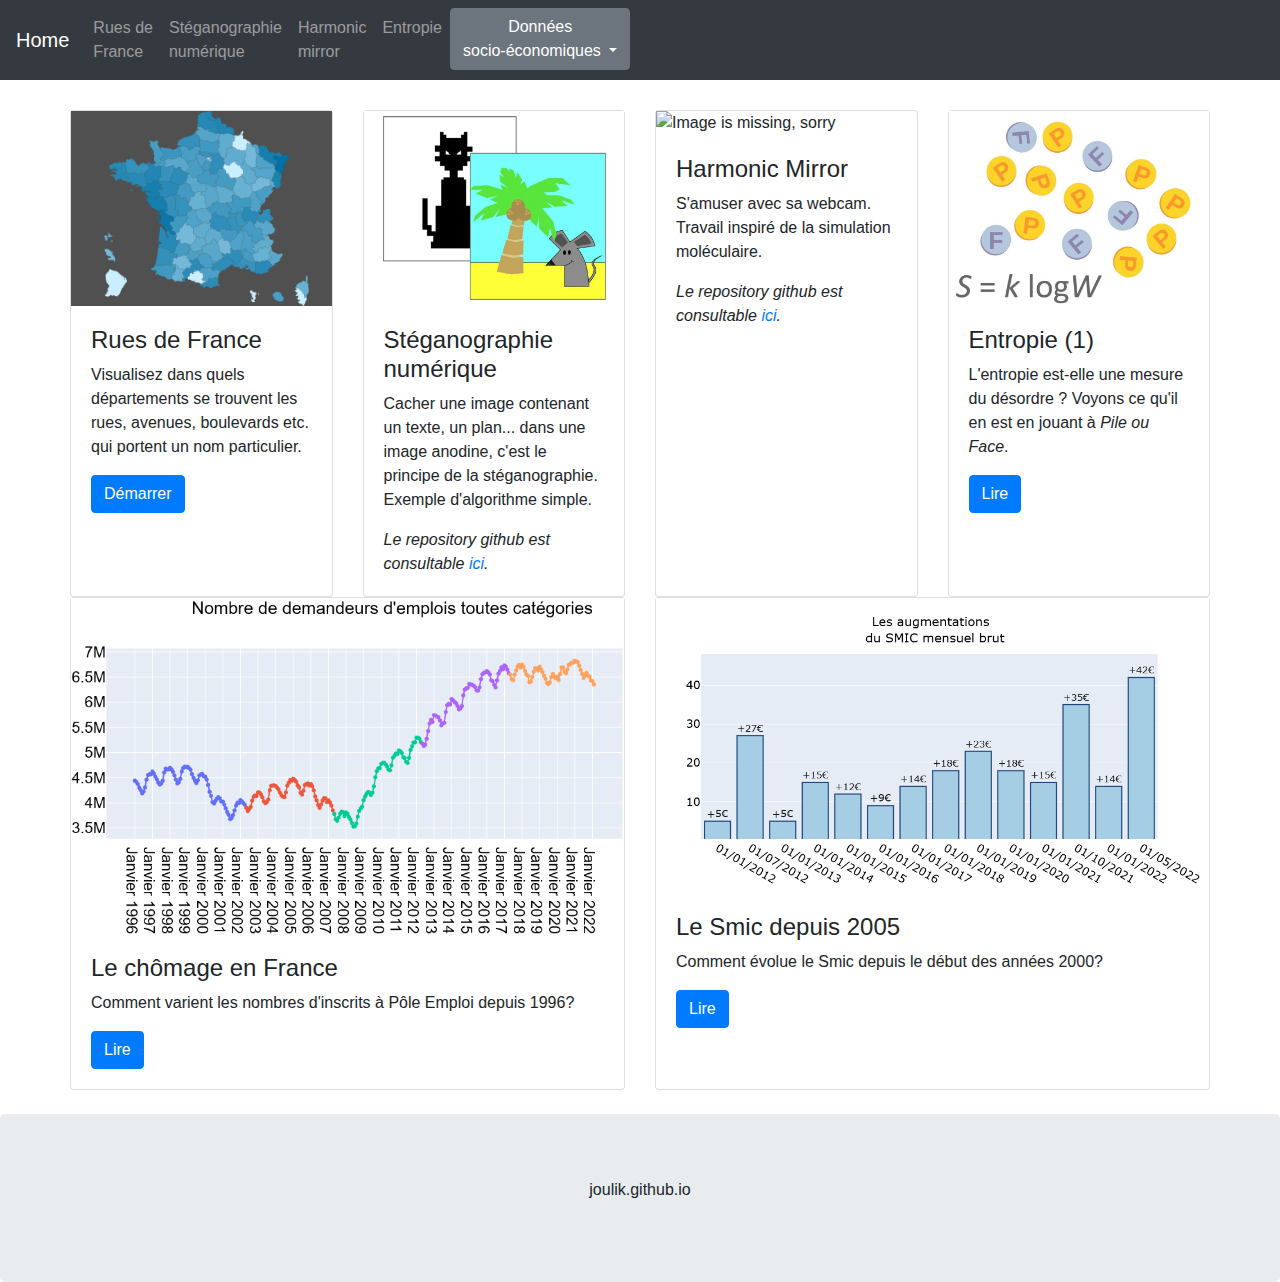
==== index.html @ 89faa815 "Added monthly variations" ====
<!DOCTYPE html>
<html lang="en">

<head>
  <title>Joulik's Homepage</title>
  <meta charset="utf-8">
  <meta name="viewport" content="width=device-width, initial-scale=1">
  <link rel="stylesheet" href="https://maxcdn.bootstrapcdn.com/bootstrap/4.5.2/css/bootstrap.min.css">
  <script src="https://ajax.googleapis.com/ajax/libs/jquery/3.5.1/jquery.min.js"></script>
  <script src="https://cdnjs.cloudflare.com/ajax/libs/popper.js/1.16.0/umd/popper.min.js"></script>
  <script src="https://maxcdn.bootstrapcdn.com/bootstrap/4.5.2/js/bootstrap.min.js"></script>
</head>

<body>

  <nav class="navbar navbar-expand-sm bg-dark navbar-dark">
    <a class="navbar-brand" href="index.html">Home</a>
    <button class="navbar-toggler" type="button" data-toggle="collapse" data-target="#collapsibleNavbar">
      <span class="navbar-toggler-icon"></span>
    </button>
    <div class="collapse navbar-collapse" id="collapsibleNavbar">
      <ul class="navbar-nav">
        <li class="nav-item">
          <a class="nav-link" href="webapps/rues-de-france/index.html">Rues de <br> France</a>
        </li>
        <li class="nav-item">
          <a class="nav-link" href="#steganographie">Stéganographie <br> numérique</a>
        </li>
        <li class="nav-item">
          <a class="nav-link" href="#fun">Harmonic <br> mirror</a>
        </li>
        <li class="nav-item">
          <a class="nav-link" href="posts/entropie.html">Entropie</a>
        </li>

        <li>
          <div class="dropdown">
            <button type="button" class="btn btn-secondary dropdown-toggle" data-toggle="dropdown">
              Données <br> socio-économiques
            </button>
            <div class="dropdown-menu">
              <a class="dropdown-item" href="posts/demandeurs_emploi_ABC.html">Chômage</a>
              <a class="dropdown-item" href="posts/evolution_SMIC.html">Smic</a>
            </div>
          </div> 
        </li>

      </ul>
    </div>
  </nav>

  <div class="container" style="margin-top:30px">

    <div class="row">

      <div class="card-deck">

        <div class="card" style="width: 100%;">
          <img src="images/rues_de_france_Hirondelles_4_3.png" style="width: 100%;" alt="Image is missing, sorry">
          <div class="card-body">
            <h4>Rues de France</h4>
            <p class="card-text">Visualisez dans quels départements se trouvent les rues, avenues, boulevards etc. qui portent un nom
              particulier.</p>
              <a href="webapps/rues-de-france/index.html" class="btn btn-primary">Démarrer</a>
          </div>
        </div>

        <div class="card" style="width: 100%;" id="steganographie">
          <img src="images/illustration_steganographie.jpg" style="width: 100%;" alt="Image is missing, sorry">
          <div class="card-body">
            <h4>Stéganographie numérique</h4>
            <p class="card-text">Cacher une image contenant un texte, un plan... dans une image anodine, c'est le principe
              de la stéganographie. Exemple d'algorithme simple.</p>
              <i>
                Le repository github est consultable <a href="https://github.com/Joulik/BasicDigitalSteganography">ici</a>.
              </i>
          </div>
        </div>

        <div class="card" style="width: 100%;" id="fun">
          <img src="images/fun_python.gif" style="width: 100%;" alt="Image is missing, sorry">
          <div class="card-body">
            <h4>Harmonic Mirror</h4>
            <p class="card-text">S'amuser avec sa webcam. Travail inspiré de la simulation moléculaire.</p>
              <i>
                Le repository github est consultable <a href="https://github.com/Joulik/HarmonicMirror">ici</a>.
              </i>
          </div>
        </div>

        <div class="card" style="width: 100%;">
          <img src="images/Illustration_entropie.jpg" style="width: 100%;" alt="Image is missing, sorry">
          <div class="card-body">
            <h4>Entropie (1)</h4>
            <p class="card-text">L'entropie est-elle une mesure du désordre ? Voyons ce qu'il en est en jouant à <i>Pile ou Face</i>.</p>
            <a href="posts/entropie.html" class="btn btn-primary">Lire</a>
          </div>
        </div>

      </div>
    </div>

    <div class="row">

      <div class="card-deck">

        <div class="card" style="width: 100%;">
          <img src="images/illustration_chomage.png" style="width: 100%;" alt="Image is missing, sorry">
          <div class="card-body">
            <h4>Le chômage en France</h4>
            <p class="card-text">Comment varient les nombres d'inscrits à Pôle Emploi depuis 1996?</p>
            <a href="posts/demandeurs_emploi_ABC.html" class="btn btn-primary">Lire</a>
          </div>
        </div>

        <div class="card" style="width: 100%;">
          <img src="images/illustration_smic.png" style="width: 100%;" alt="Image is missing, sorry">
          <div class="card-body">
            <h4>Le Smic depuis 2005</h4>
            <p class="card-text">Comment évolue le Smic depuis le début des années 2000?</p>
            <a href="posts/evolution_SMIC.html" class="btn btn-primary">Lire</a>
          </div>
        </div>

      </div>

    </div>

  </div>


  <br/>

  <div class="jumbotron text-center" style="margin-bottom:0">
    <p>joulik.github.io</p>
  </div>

</body>

</html>
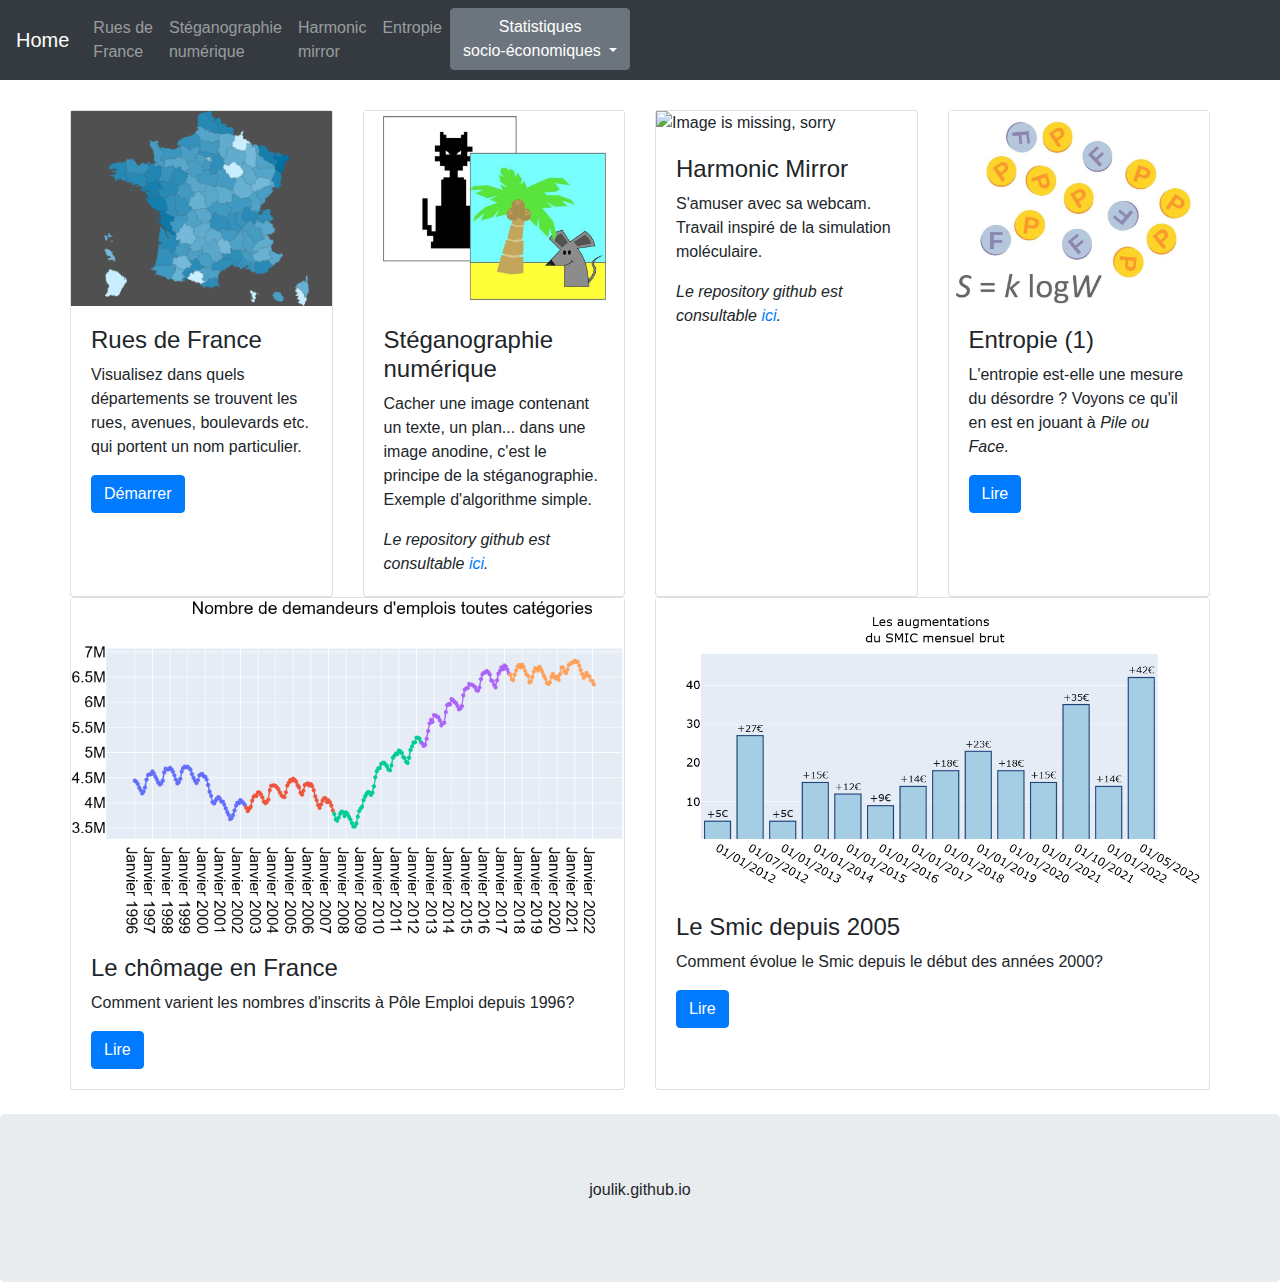
==== commit 504362b0: "Made some text modifications" ====
--- a/index.html
+++ b/index.html
@@ -36,7 +36,7 @@
         <li>
           <div class="dropdown">
             <button type="button" class="btn btn-secondary dropdown-toggle" data-toggle="dropdown">
-              Données <br> socio-économiques
+              Statistiques <br> socio-économiques
             </button>
             <div class="dropdown-menu">
               <a class="dropdown-item" href="posts/demandeurs_emploi_ABC.html">Chômage</a>
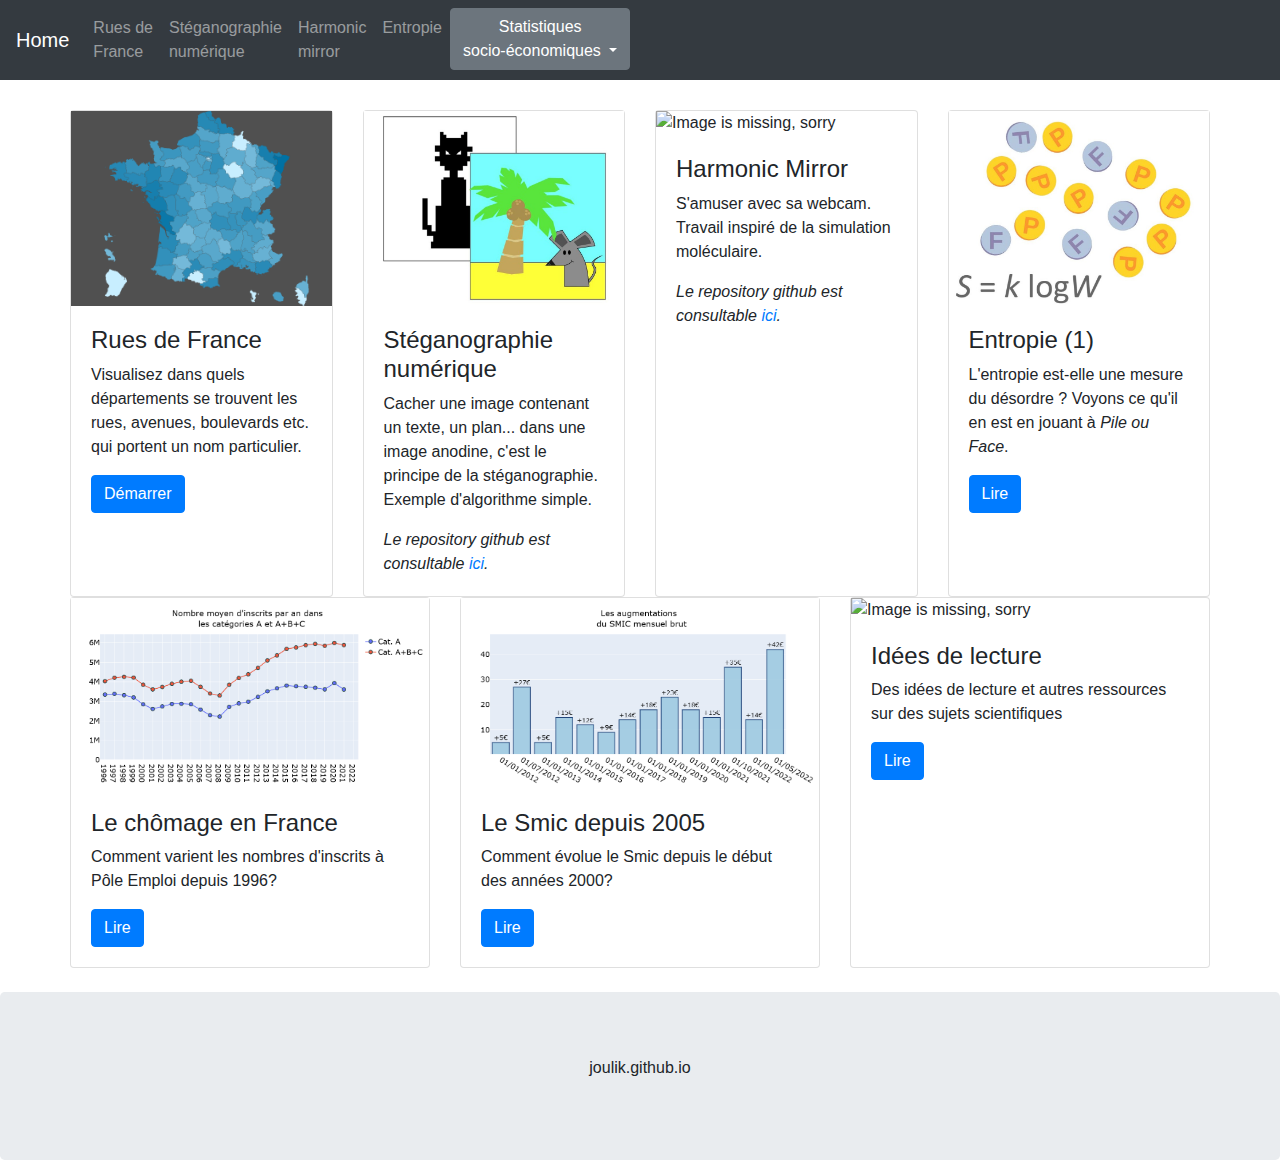
==== commit 8a8935f5: "Added reading recommendations" ====
--- a/index.html
+++ b/index.html
@@ -122,6 +122,15 @@
           </div>
         </div>
 
+        <div class="card" style="width: 100%;">
+          <img src="" style="width: 100%;" alt="Image is missing, sorry">
+          <div class="card-body">
+            <h4>Idées de lecture</h4>
+            <p class="card-text">Des idées de lecture et autres ressources sur des sujets scientifiques</p>
+            <a href="posts/selection_ressources.html" class="btn btn-primary">Lire</a>
+          </div>
+        </div>
+
       </div>
 
     </div>
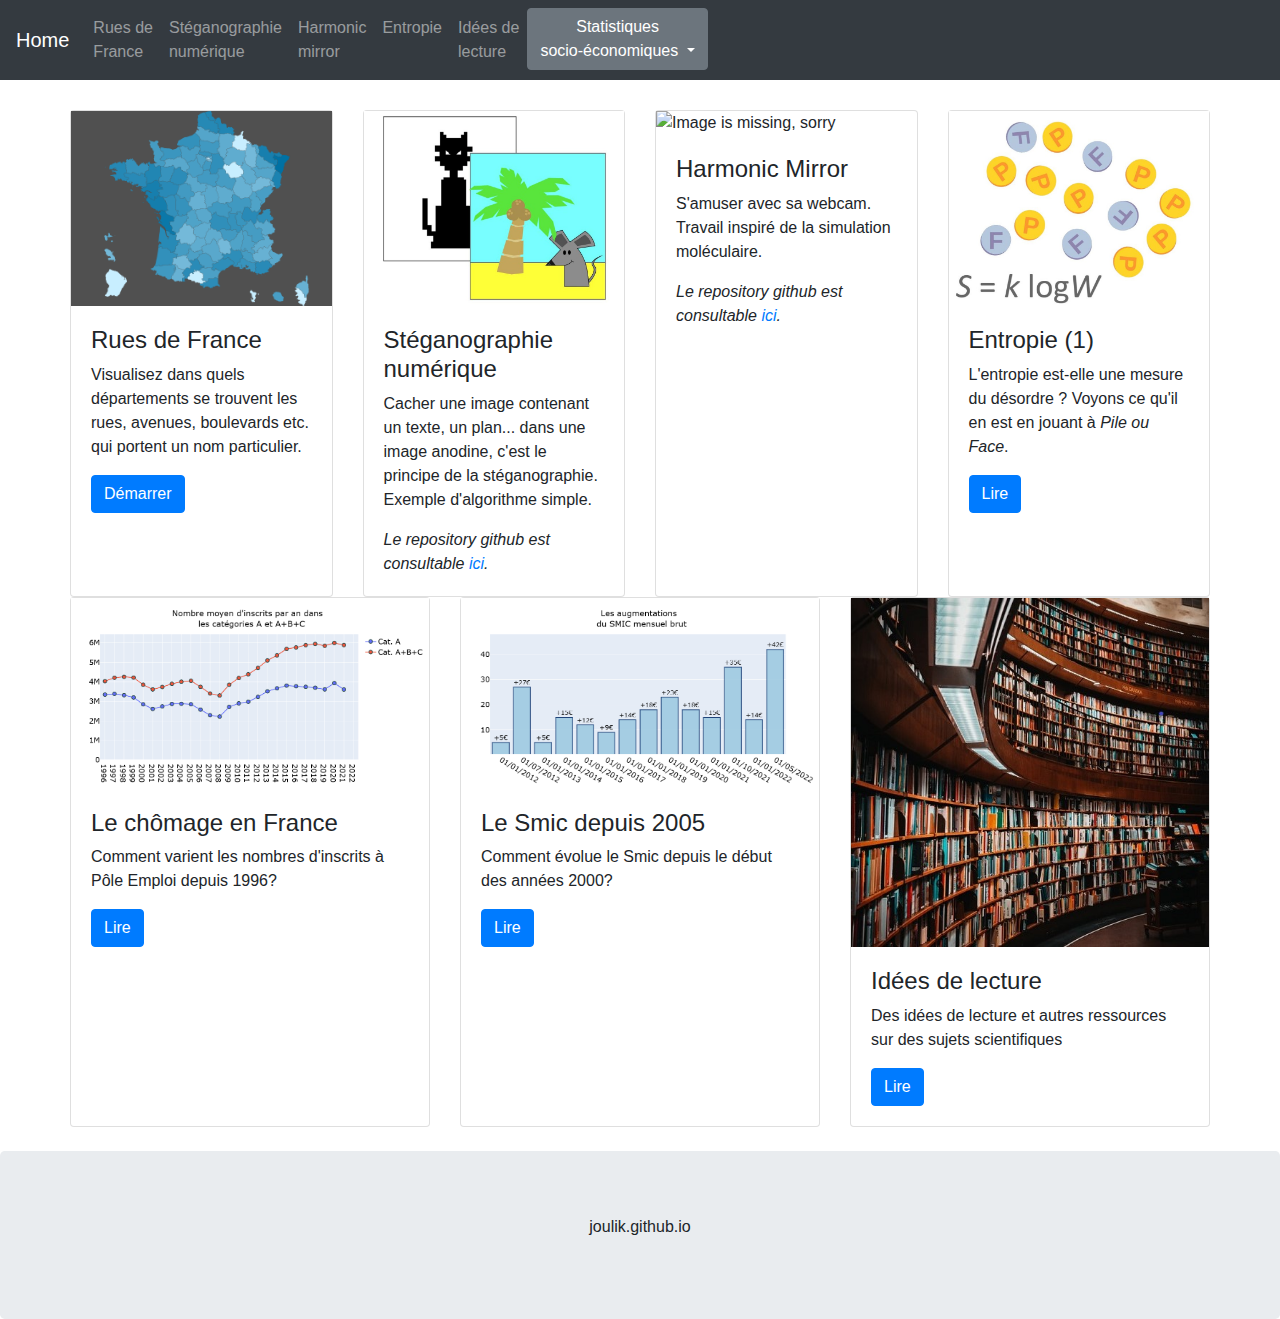
==== commit 7b5f9ae4: "Some new entries" ====
--- a/index.html
+++ b/index.html
@@ -31,6 +31,9 @@
         </li>
         <li class="nav-item">
           <a class="nav-link" href="posts/entropie.html">Entropie</a>
+        </li>
+        <li class="nav-item">
+          <a class="nav-link" href="posts/selection_ressources.html">Idées de <br> lecture</a>
         </li>
 
         <li>
@@ -123,7 +126,7 @@
         </div>
 
         <div class="card" style="width: 100%;">
-          <img src="" style="width: 100%;" alt="Image is missing, sorry">
+          <img src="images/emil-widlund-xrbbXIXAWY0-unsplash.jpg" style="width: 100%;" alt="Image is missing, sorry">
           <div class="card-body">
             <h4>Idées de lecture</h4>
             <p class="card-text">Des idées de lecture et autres ressources sur des sujets scientifiques</p>
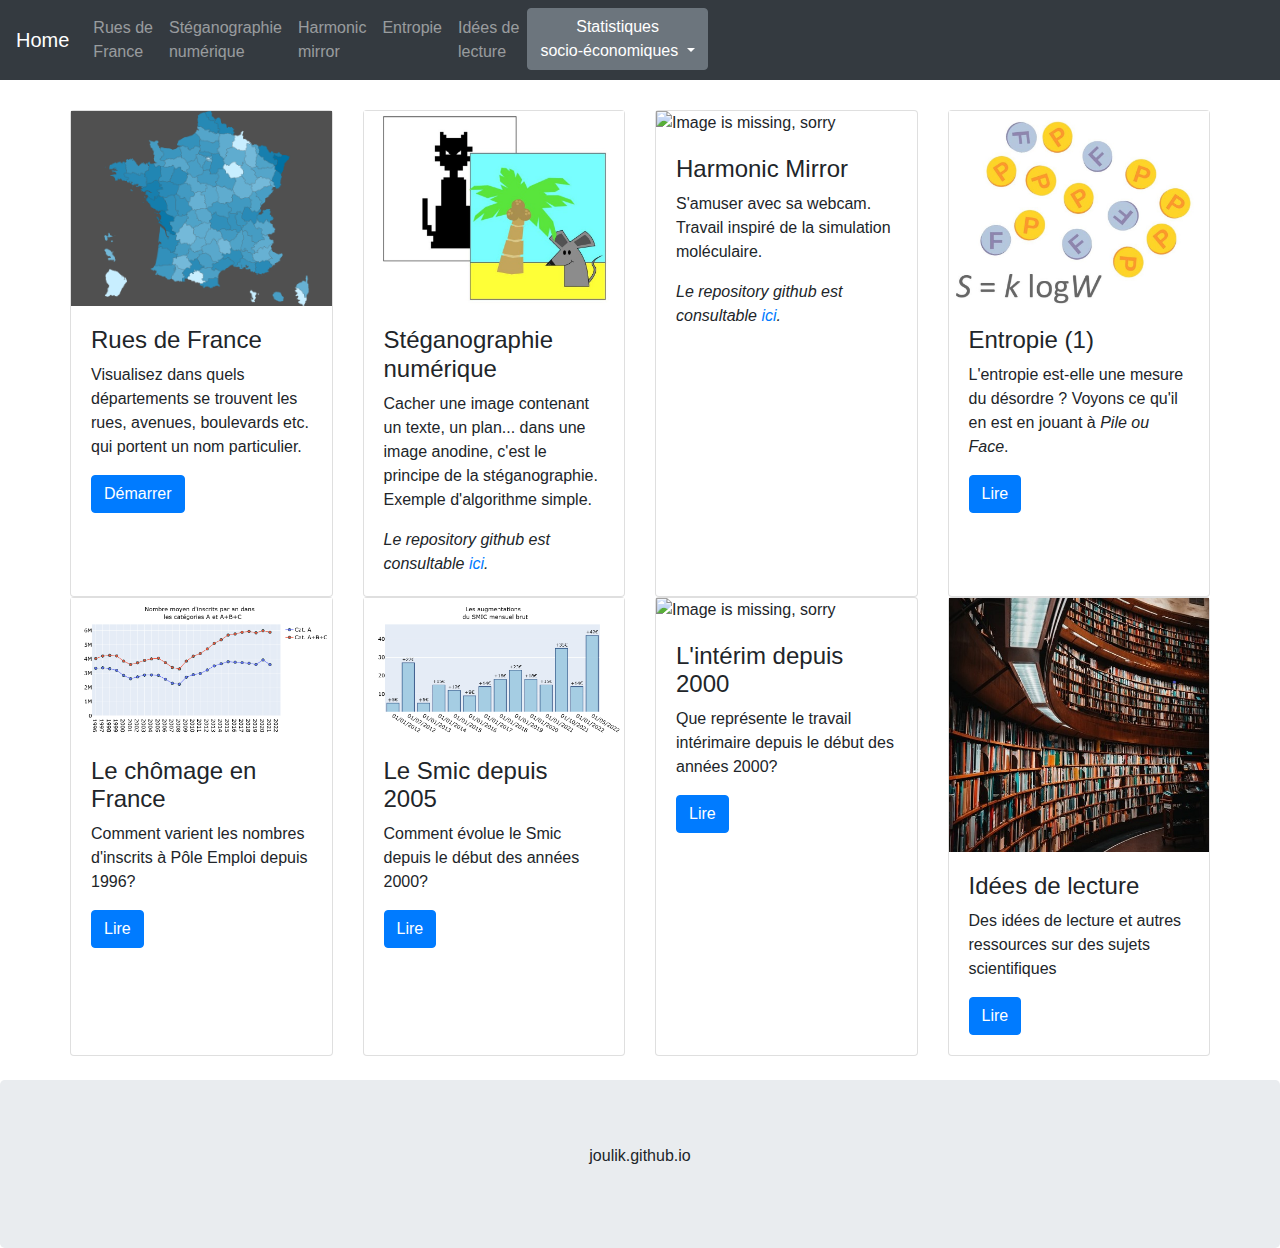
==== commit 5b6f3aaa: "More on interim work" ====
--- a/index.html
+++ b/index.html
@@ -1,6 +1,6 @@
 <!DOCTYPE html>
-<html lang="en">
-
+<html lang="fr-FR">
+  
 <head>
   <title>Joulik's Homepage</title>
   <meta charset="utf-8">
@@ -44,6 +44,7 @@
             <div class="dropdown-menu">
               <a class="dropdown-item" href="posts/demandeurs_emploi_ABC.html">Chômage</a>
               <a class="dropdown-item" href="posts/evolution_SMIC.html">Smic</a>
+              <a class="dropdown-item" href="posts/travail_interimaire.html">Intérim</a>
             </div>
           </div> 
         </li>
@@ -126,6 +127,15 @@
         </div>
 
         <div class="card" style="width: 100%;">
+          <img src="images/" style="width: 100%;" alt="Image is missing, sorry">
+          <div class="card-body">
+            <h4>L'intérim depuis 2000</h4>
+            <p class="card-text">Que représente le travail intérimaire depuis le début des années 2000?</p>
+            <a href="posts/travail_interimaire.html" class="btn btn-primary">Lire</a>
+          </div>
+        </div>
+
+        <div class="card" style="width: 100%;">
           <img src="images/emil-widlund-xrbbXIXAWY0-unsplash.jpg" style="width: 100%;" alt="Image is missing, sorry">
           <div class="card-body">
             <h4>Idées de lecture</h4>
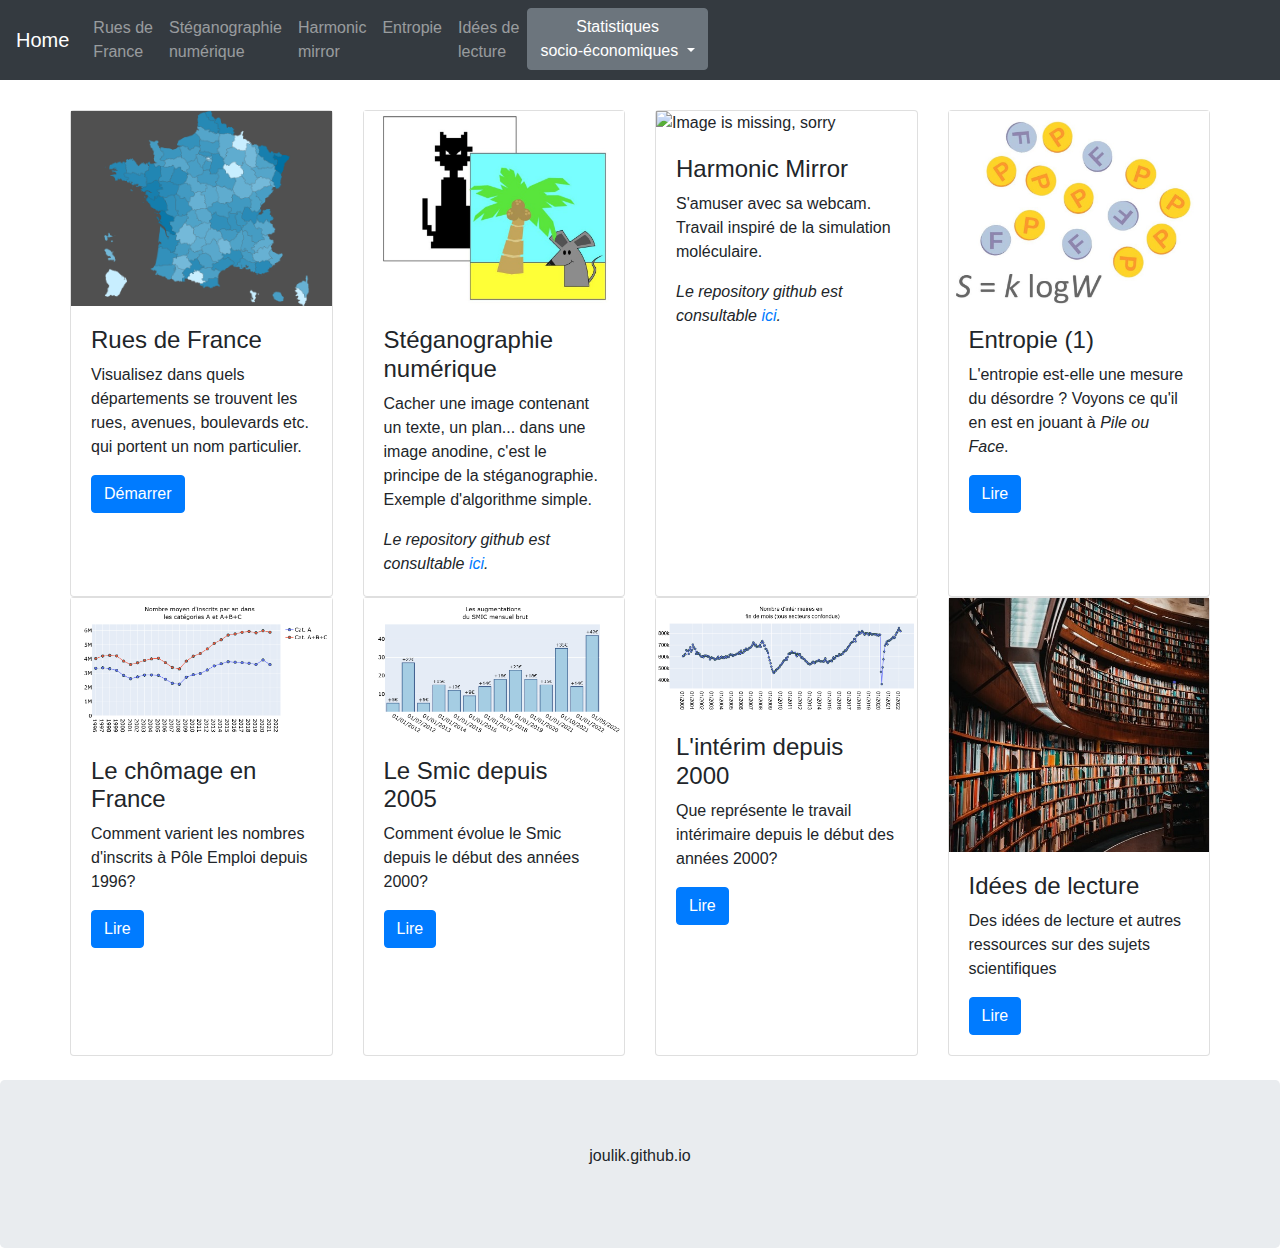
==== commit 9fad8ac1: "Added counter and illustration for interim post" ====
--- a/index.html
+++ b/index.html
@@ -127,7 +127,7 @@
         </div>
 
         <div class="card" style="width: 100%;">
-          <img src="images/" style="width: 100%;" alt="Image is missing, sorry">
+          <img src="images/illustration_interim.png" style="width: 100%;" alt="Image is missing, sorry">
           <div class="card-body">
             <h4>L'intérim depuis 2000</h4>
             <p class="card-text">Que représente le travail intérimaire depuis le début des années 2000?</p>
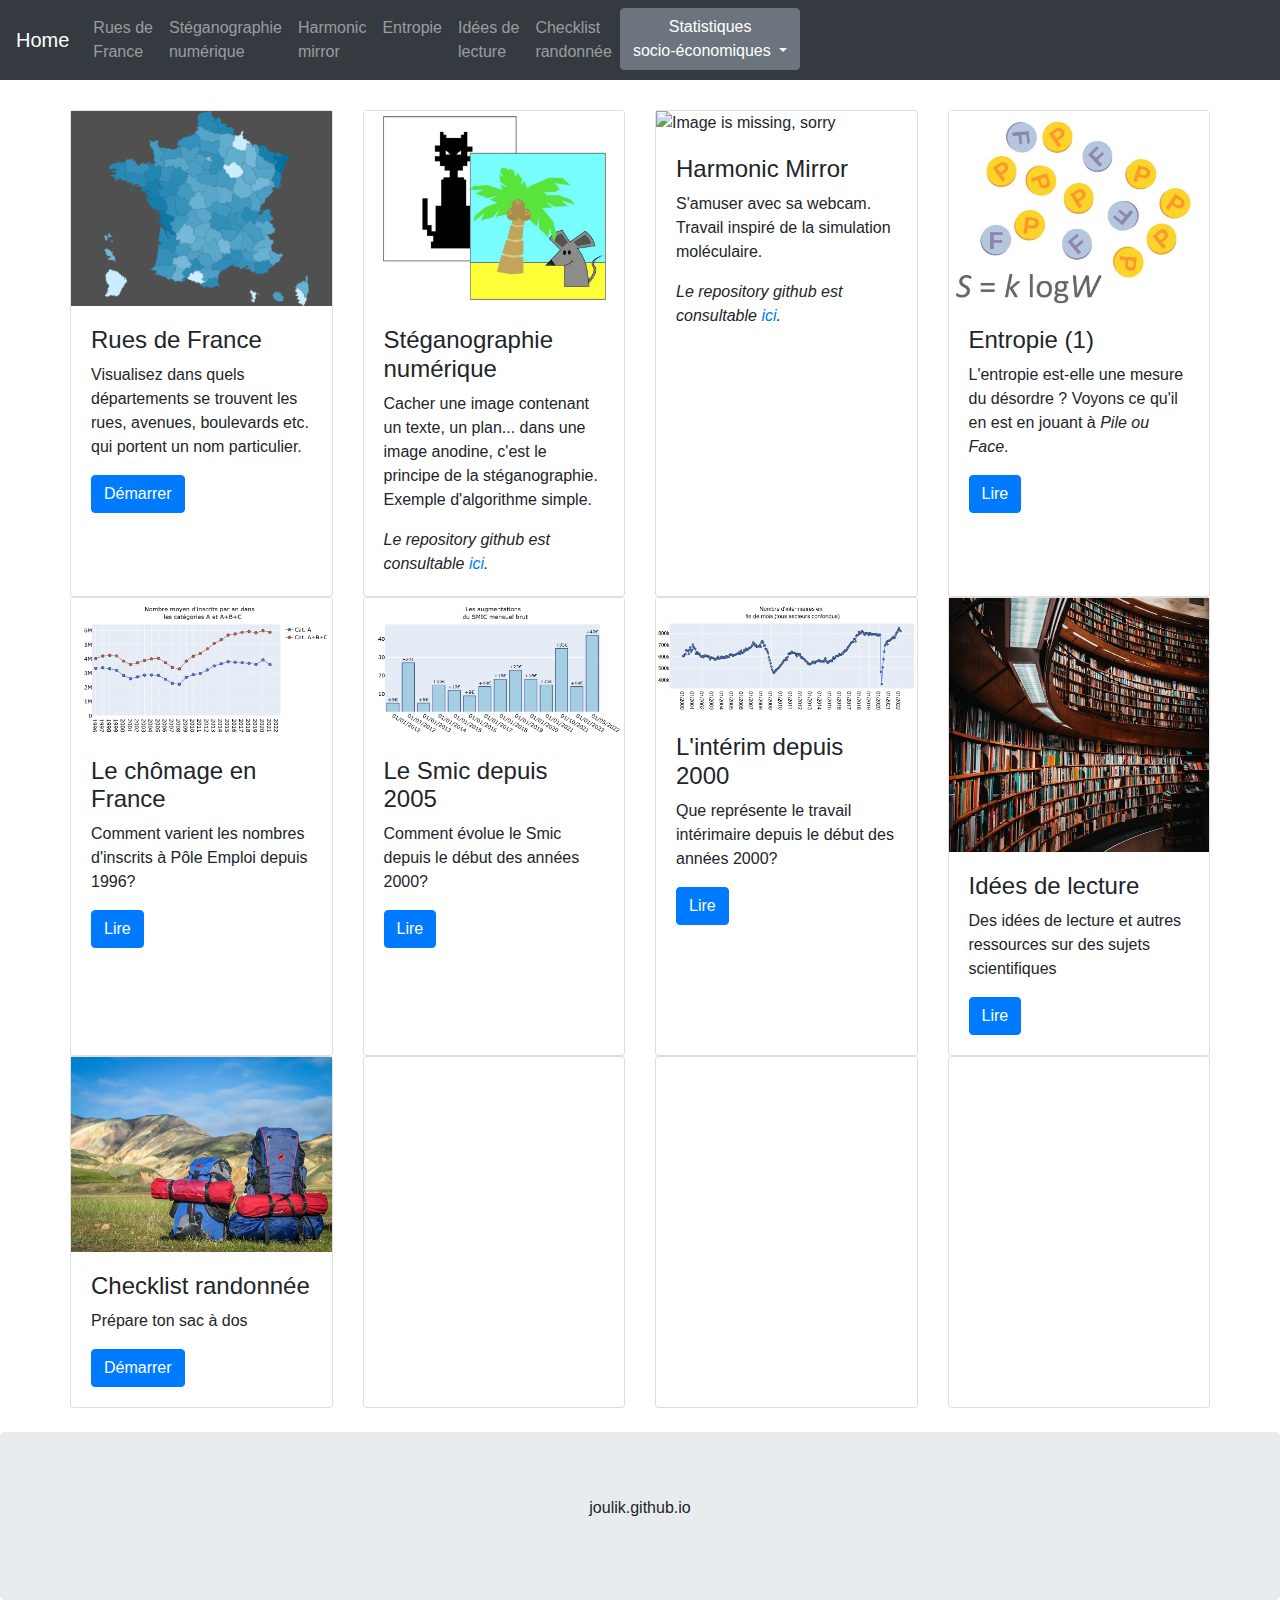
==== commit 94d87fd1: "Updated card-deck of landing page" ====
--- a/index.html
+++ b/index.html
@@ -35,6 +35,9 @@
         <li class="nav-item">
           <a class="nav-link" href="posts/selection_ressources.html">Idées de <br> lecture</a>
         </li>
+        <li class="nav-item">
+          <a class="nav-link" href="posts/checklist_rando.html">Checklist <br> randonnée</a>
+        </li>
 
         <li>
           <div class="dropdown">
@@ -148,6 +151,41 @@
 
     </div>
 
+    <div class="row">
+
+      <div class="card-deck">
+
+        <div class="card" style="width: 100%;">
+          <img src="images/s-b-vonlanthen-D75_5tWZDQ4-unsplash.jpg" style="width: 100%;" alt="Image is missing, sorry">
+          <div class="card-body">
+            <h4>Checklist randonnée</h4>
+            <p clas="card-text">Prépare ton sac à dos</p>
+            <a href="posts/checklist_rando.html" class="btn btn-primary">Démarrer</a>
+          </div>
+        </div>
+
+        <div class="card" style="width: 100%;">
+          <div class="card-body">
+            <p clas="card-text"></p>
+          </div>
+        </div>
+
+        <div class="card" style="width: 100%;">
+          <div class="card-body">
+            <p clas="card-text"></p>
+          </div>
+        </div>
+
+        <div class="card" style="width: 100%;">
+          <div class="card-body">
+            <p clas="card-text"></p>
+          </div>
+        </div>
+
+      </div>
+
+    </div>
+
   </div>
 
 
